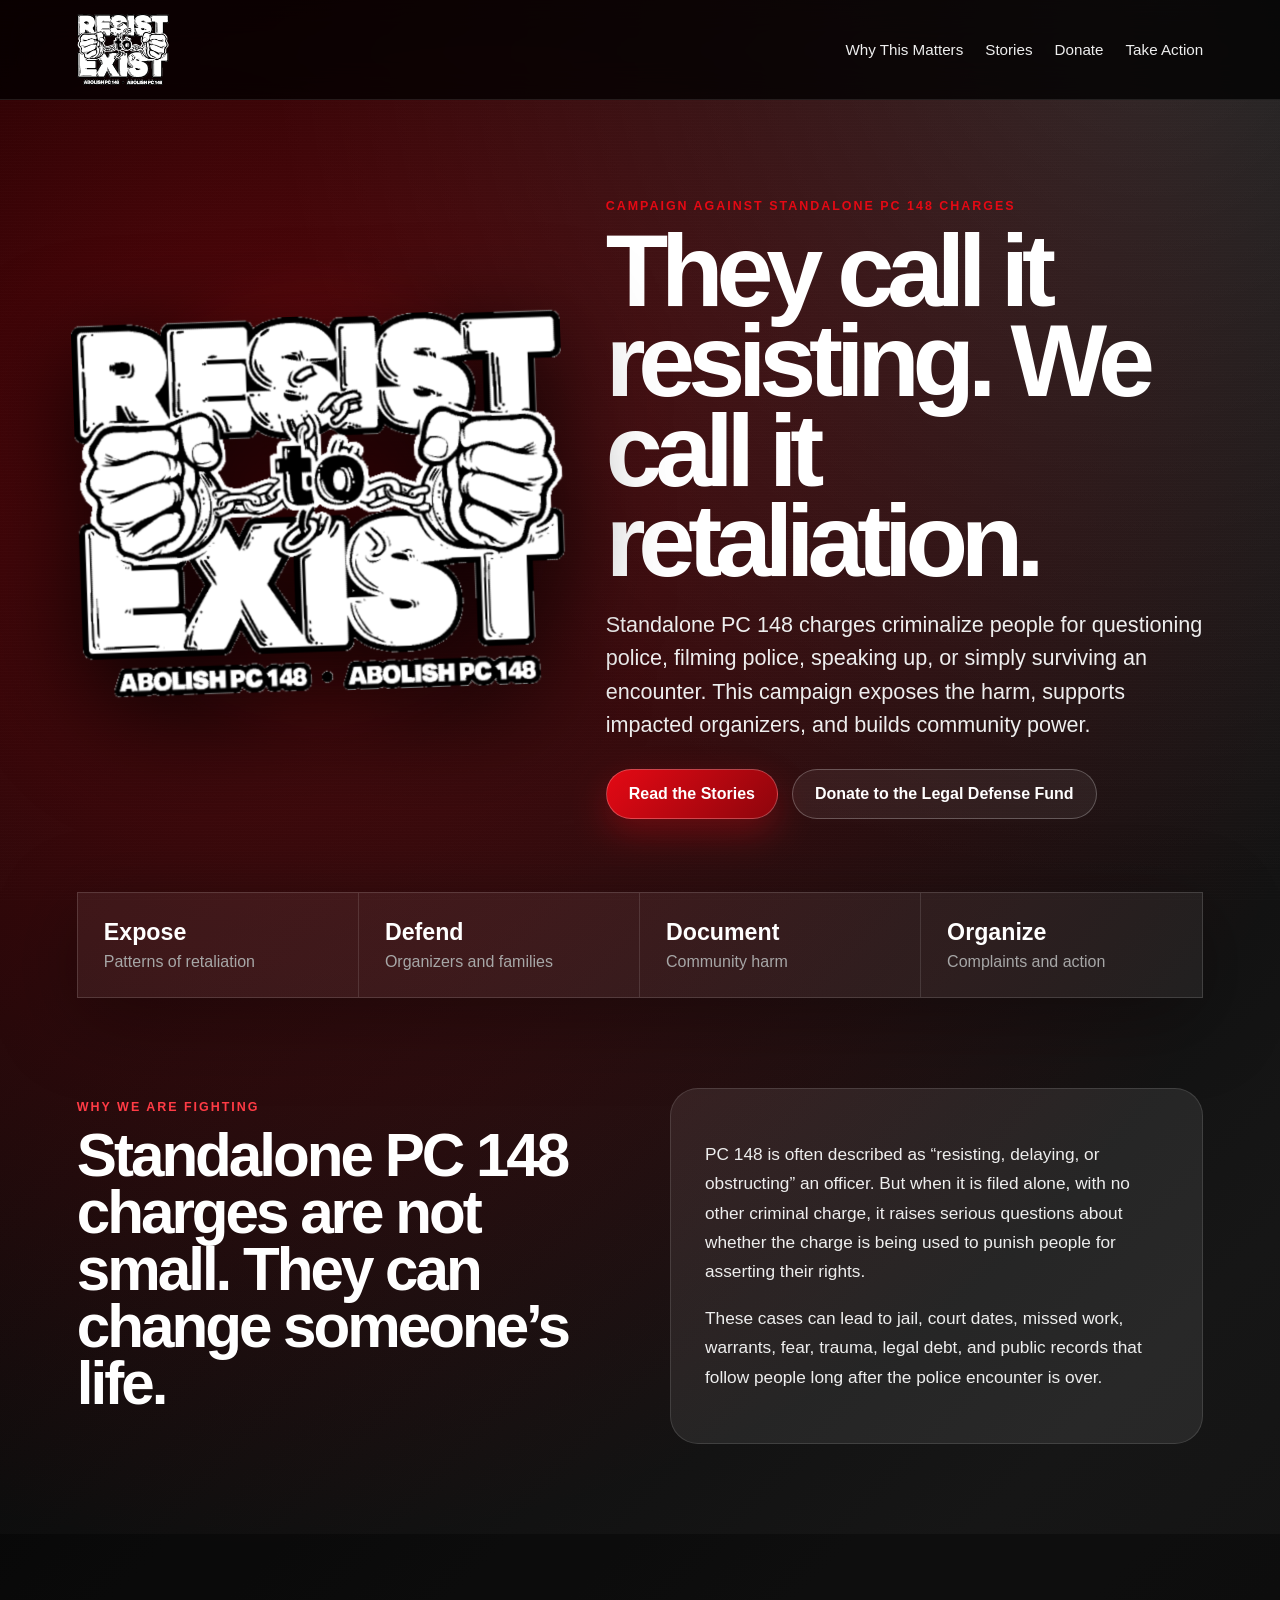
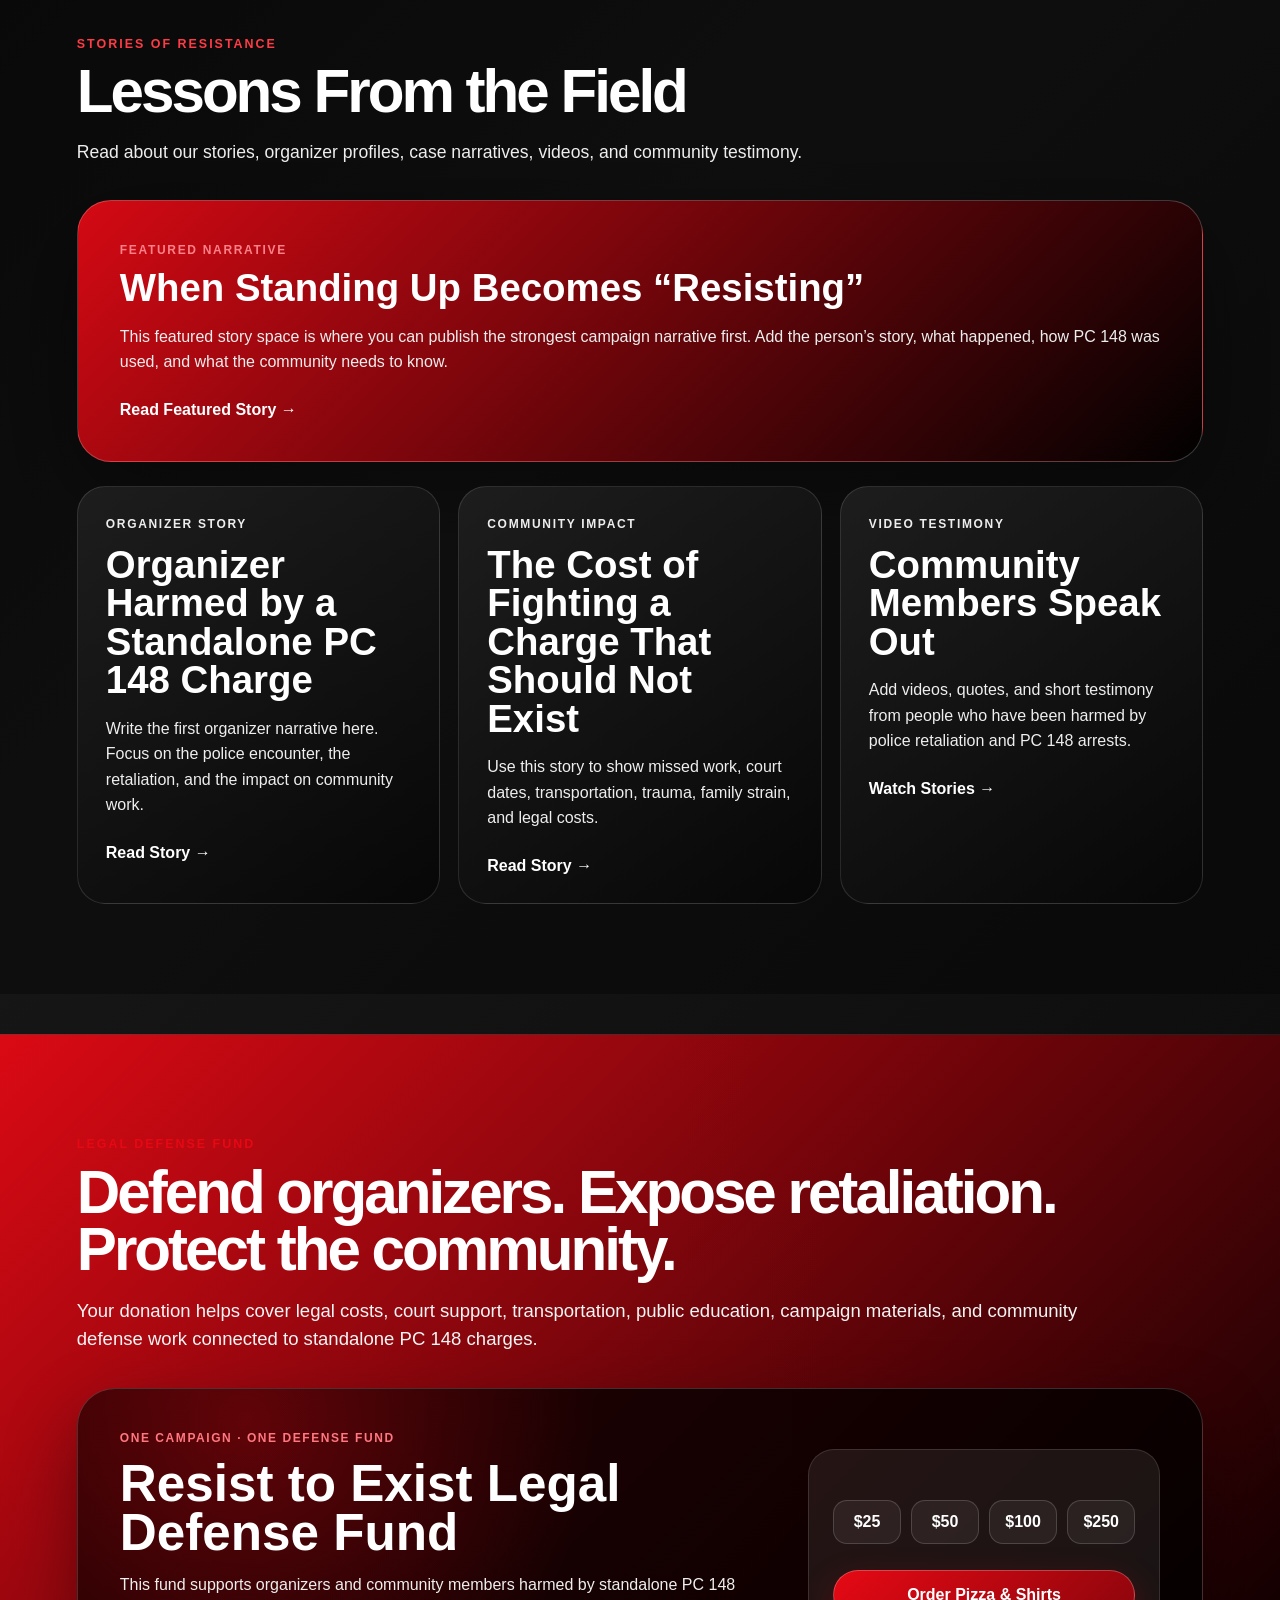
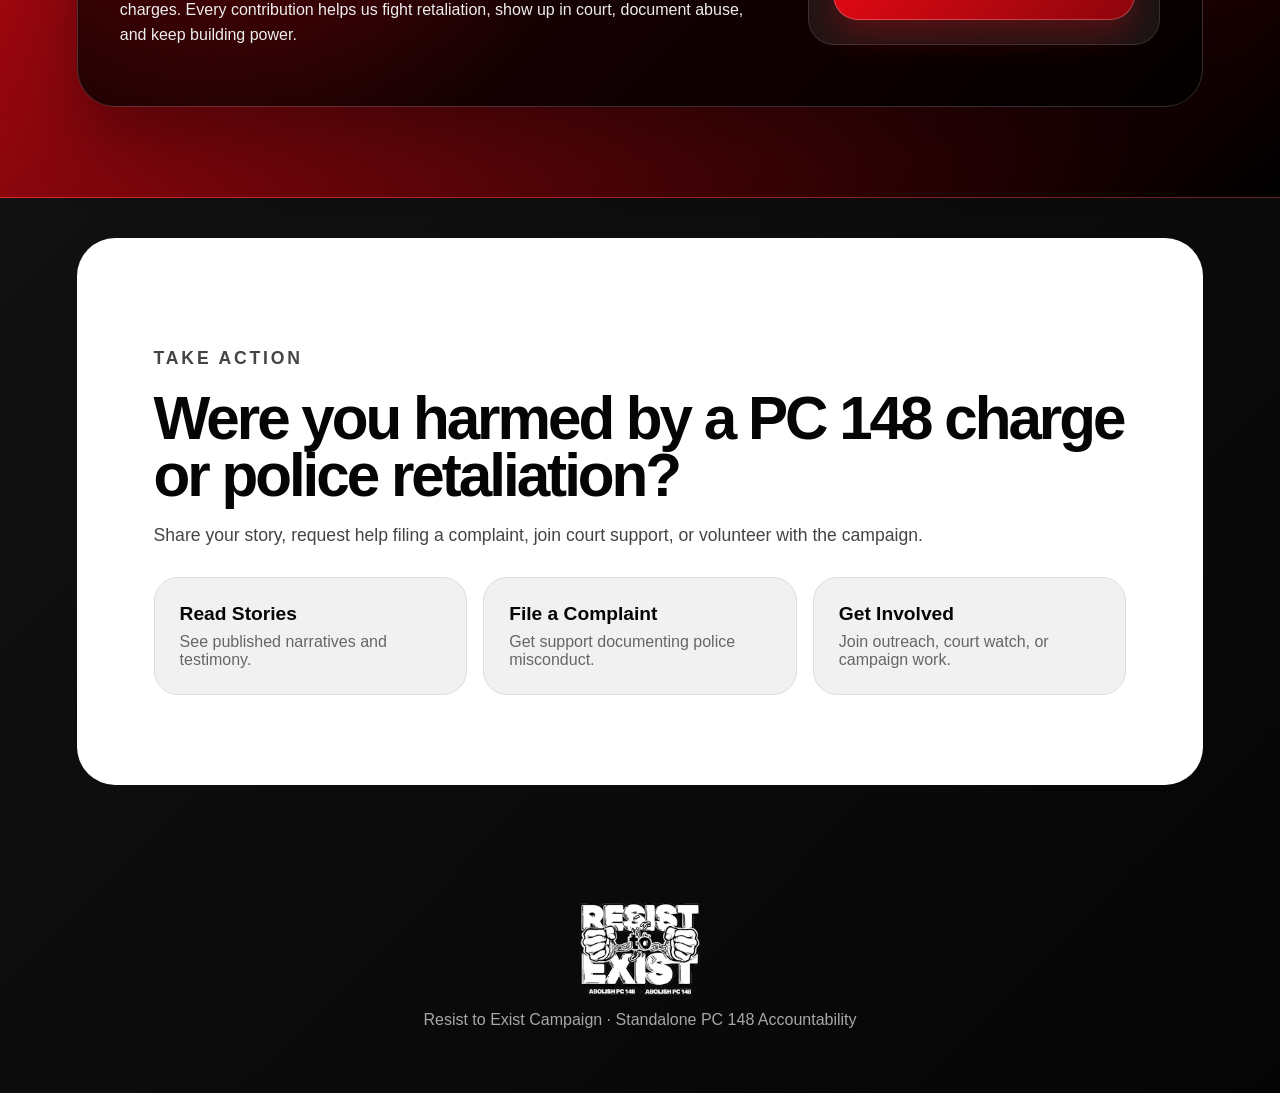
==== index.html @ 0863bece "Initial commit" ====
<!DOCTYPE html>
<html lang="en">
<head>
  <meta charset="UTF-8" />
  <meta name="viewport" content="width=device-width, initial-scale=1.0" />
  <title>Resist to Exist | PC 148 Campaign</title>
  <link rel="stylesheet" href="styles.css" />
</head>
<body>
  <div class="grain"></div>

  <header class="site-header">
    <a class="brand" href="#top" aria-label="Resist to Exist home">
      <img src="assets/resist-logo.png" alt="Resist to Exist logo" />
    </a>
    <nav>
      <a href="#why">Why This Matters</a>
      <a href="#stories">Stories</a>
      <a href="#donate">Donate</a>
      <a href="#action">Take Action</a>
    </nav>
  </header>

  <main id="top">
    <section class="hero">
      <div class="hero-logo-wrap">
        <img class="hero-logo" src="assets/resist-logo.png" alt="Resist to Exist" />
      </div>
      <div class="hero-content">
        <p class="eyebrow">Campaign Against Standalone PC 148 Charges</p>
        <h1>They call it resisting. We call it retaliation.</h1>
        <p class="hero-copy">
          Standalone PC 148 charges criminalize people for questioning police, filming police, speaking up, or simply surviving an encounter. This campaign exposes the harm, supports impacted organizers, and builds community power.
        </p>
        <div class="hero-actions">
          <a class="btn primary" href="#stories">Read the Stories</a>
          <a class="btn ghost" href="#donate">Donate to the Legal Defense Fund</a>
        </div>
      </div>
    </section>

    <section class="impact-strip" aria-label="Campaign focus areas">
      <div><strong>Expose</strong><span>Patterns of retaliation</span></div>
      <div><strong>Defend</strong><span>Organizers and families</span></div>
      <div><strong>Document</strong><span>Community harm</span></div>
      <div><strong>Organize</strong><span>Complaints and action</span></div>
    </section>

    <section id="why" class="section split">
      <div>
        <p class="eyebrow red">Why We Are Fighting</p>
        <h2>Standalone PC 148 charges are not small. They can change someone’s life.</h2>
      </div>
      <div class="text-card">
        <p>
          PC 148 is often described as “resisting, delaying, or obstructing” an officer. But when it is filed alone, with no other criminal charge, it raises serious questions about whether the charge is being used to punish people for asserting their rights.
        </p>
        <p>
          These cases can lead to jail, court dates, missed work, warrants, fear, trauma, legal debt, and public records that follow people long after the police encounter is over.
        </p>
      </div>
    </section>

    <section id="stories" class="section stories newsroom">
      <div class="section-heading">
        <p class="eyebrow red">Stories of Resistance</p>
        <h2>Lessons From the Field</h2>
        <p class="section-intro">Read about our stories, organizer profiles, case narratives, videos, and community testimony.</p>
      </div>

      <article class="featured-story">
        <div class="story-kicker">Featured Narrative</div>
        <h3>When Standing Up Becomes “Resisting”</h3>
        <p>
          This featured story space is where you can publish the strongest campaign narrative first. Add the person’s story, what happened, how PC 148 was used, and what the community needs to know.
        </p>
        <a class="story-link" href="stories.html#featured">Read Featured Story →</a>
      </article>

      <div class="story-grid">
        <article class="story-card">
          <p class="story-label">Organizer Story</p>
          <h3>Organizer Harmed by a Standalone PC 148 Charge</h3>
          <p>Write the first organizer narrative here. Focus on the police encounter, the retaliation, and the impact on community work.</p>
          <a href="stories.html#organizer-one">Read Story →</a>
        </article>
        <article class="story-card">
          <p class="story-label">Community Impact</p>
          <h3>The Cost of Fighting a Charge That Should Not Exist</h3>
          <p>Use this story to show missed work, court dates, transportation, trauma, family strain, and legal costs.</p>
          <a href="stories.html#community-impact">Read Story →</a>
        </article>
        <article class="story-card">
          <p class="story-label">Video Testimony</p>
          <h3>Community Members Speak Out</h3>
          <p>Add videos, quotes, and short testimony from people who have been harmed by police retaliation and PC 148 arrests.</p>
          <a href="stories.html#video-testimony">Watch Stories →</a>
        </article>
      </div>
    </section>

    <section id="donate" class="donation-section single-donation-section">
      <div class="donation-header">
        <p class="eyebrow">Legal Defense Fund</p>
        <h2>Defend organizers. Expose retaliation. Protect the community.</h2>
        <p>Your donation helps cover legal costs, court support, transportation, public education, campaign materials, and community defense work connected to standalone PC 148 charges.</p>
      </div>

      <article class="donation-card single-donation-card">
        <div class="donation-card-copy">
          <div class="card-topline">One Campaign · One Defense Fund</div>
          <h3>Resist to Exist Legal Defense Fund</h3>
          <p>
            This fund supports organizers and community members harmed by standalone PC 148 charges. Every contribution helps us fight retaliation, show up in court, document abuse, and keep building power.
          </p>
        </div>
        <div class="donation-card-action">
          <div class="amounts">
            <span>$25</span><span>$50</span><span>$100</span><span>$250</span>
          </div>
          <a class="btn primary full" href="order.html">
            Order Pizza & Shirts
          </a>
        </div>
      </article>
    </section>

    <section id="action" class="action-panel">
      <p class="eyebrow">Take Action</p>
      <h2>Were you harmed by a PC 148 charge or police retaliation?</h2>
      <p>Share your story, request help filing a complaint, join court support, or volunteer with the campaign.</p>
      <div class="action-cards">
        <a href="stories.html" class="action-card"><strong>Read Stories</strong><span>See published narratives and testimony.</span></a>
        <a href="REPLACE-WITH-COMPLAINT-FORM" class="action-card"><strong>File a Complaint</strong><span>Get support documenting police misconduct.</span></a>
        <a href="REPLACE-WITH-VOLUNTEER-FORM" class="action-card"><strong>Get Involved</strong><span>Join outreach, court watch, or campaign work.</span></a>
      </div>
    </section>
  </main>

  <footer>
    <img src="assets/resist-logo.png" alt="Resist to Exist logo" />
    <p>Resist to Exist Campaign · Standalone PC 148 Accountability</p>
  </footer>
</body>
</html>
---- styles.css ----
:root {
  --red: #e50914;
  --deep-red: #8d050c;
  --black: #050505;
  --charcoal: #151515;
  --grey: #a7a7a7;
  --soft-grey: #eeeeee;
  --white: #ffffff;
}

* { box-sizing: border-box; }
html { scroll-behavior: smooth; }
body {
  margin: 0;
  font-family: Arial, Helvetica, sans-serif;
  color: var(--white);
  background:
    radial-gradient(circle at 20% 10%, rgba(229,9,20,.35), transparent 28%),
    radial-gradient(circle at 90% 0%, rgba(255,255,255,.13), transparent 20%),
    linear-gradient(135deg, #000 0%, #161616 45%, #050505 100%);
}

.grain {
  position: fixed;
  inset: 0;
  pointer-events: none;
  opacity: .14;
  background-image: repeating-linear-gradient(0deg, rgba(255,255,255,.08) 0 1px, transparent 1px 3px);
  z-index: 0;
}

a { color: inherit; text-decoration: none; }
.site-header {
  position: sticky;
  top: 0;
  z-index: 20;
  display: flex;
  justify-content: space-between;
  align-items: center;
  padding: 14px 6vw;
  background: rgba(0,0,0,.78);
  backdrop-filter: blur(18px);
  border-bottom: 1px solid rgba(255,255,255,.1);
}
.brand img { width: 92px; display: block; }
nav { display: flex; gap: 22px; color: var(--soft-grey); font-size: .95rem; }
nav a:hover { color: var(--red); }

main, header, footer { position: relative; z-index: 1; }
.hero {
  min-height: 88vh;
  display: grid;
  grid-template-columns: .9fr 1.1fr;
  align-items: center;
  gap: 40px;
  padding: 70px 6vw 55px;
  overflow: hidden;
}
.hero-logo-wrap {
  position: relative;
  display: grid;
  place-items: center;
}
.hero-logo-wrap::before {
  content: "";
  position: absolute;
  width: min(44vw, 560px);
  aspect-ratio: 1;
  border-radius: 50%;
  background: radial-gradient(circle, rgba(229,9,20,.48), transparent 62%);
  filter: blur(10px);
}
.hero-logo {
  position: relative;
  width: min(42vw, 560px);
  max-width: 100%;
  filter: drop-shadow(0 28px 50px rgba(0,0,0,.85));
  transform: rotate(-2deg);
}
.eyebrow {
  color: var(--red);
  text-transform: uppercase;
  letter-spacing: .16em;
  font-weight: 800;
  font-size: .78rem;
}
.eyebrow.red { color: #ff3b45; }
h1 {
  margin: 0;
  font-size: clamp(3.1rem, 8vw, 7.2rem);
  line-height: .88;
  letter-spacing: -.07em;
  max-width: 900px;
}
.hero-copy {
  max-width: 690px;
  font-size: clamp(1.05rem, 1.7vw, 1.35rem);
  line-height: 1.55;
  color: var(--soft-grey);
}
.hero-actions { display: flex; flex-wrap: wrap; gap: 14px; margin-top: 28px; }
.btn {
  display: inline-flex;
  justify-content: center;
  align-items: center;
  padding: 15px 22px;
  border-radius: 999px;
  font-weight: 800;
  border: 1px solid rgba(255,255,255,.25);
  transition: transform .2s ease, box-shadow .2s ease, background .2s ease;
}
.btn:hover { transform: translateY(-3px); }
.btn.primary { background: linear-gradient(135deg, var(--red), var(--deep-red)); box-shadow: 0 14px 35px rgba(229,9,20,.3); }
.btn.ghost { background: rgba(255,255,255,.06); }
.btn.full { width: 100%; }

.impact-strip {
  display: grid;
  grid-template-columns: repeat(4, 1fr);
  margin: 0 6vw;
  border: 1px solid rgba(255,255,255,.14);
  background: rgba(255,255,255,.06);
  box-shadow: 0 20px 80px rgba(0,0,0,.35);
}
.impact-strip div { padding: 26px; border-right: 1px solid rgba(255,255,255,.12); }
.impact-strip div:last-child { border-right: 0; }
.impact-strip strong { display: block; font-size: 1.45rem; color: var(--white); }
.impact-strip span { display: block; margin-top: 7px; color: var(--grey); }

.section, .donation-section, .action-panel { padding: 90px 6vw; }
.split { display: grid; grid-template-columns: 1fr 1fr; gap: 60px; align-items: start; }
h2 { font-size: clamp(2.2rem, 4.7vw, 4.7rem); line-height: .95; letter-spacing: -.05em; margin: 0; }
.text-card {
  background: rgba(255,255,255,.08);
  border: 1px solid rgba(255,255,255,.12);
  padding: 34px;
  border-radius: 28px;
  color: var(--soft-grey);
  line-height: 1.7;
  font-size: 1.08rem;
}

.donation-section {
  background:
    linear-gradient(135deg, rgba(229,9,20,.95), rgba(0,0,0,.9)),
    linear-gradient(90deg, #111, #000);
  margin: 40px 0;
  border-block: 1px solid rgba(255,255,255,.12);
}
.donation-header { max-width: 920px; margin-bottom: 34px; }
.donation-header p:not(.eyebrow) { color: #f5f5f5; font-size: 1.16rem; line-height: 1.55; }
.donation-grid { display: grid; grid-template-columns: repeat(2, 1fr); gap: 24px; }
.donation-card {
  padding: 34px;
  border-radius: 30px;
  background: rgba(0,0,0,.72);
  border: 1px solid rgba(255,255,255,.18);
  box-shadow: 0 30px 70px rgba(0,0,0,.35);
}
.donation-card.featured { transform: translateY(-14px); border-color: rgba(255,255,255,.45); }
.card-topline { color: #ff7780; font-weight: 900; text-transform: uppercase; letter-spacing: .13em; font-size: .75rem; }
.donation-card h3 { font-size: 2.1rem; margin: 15px 0 8px; }
.donation-card p { color: var(--soft-grey); line-height: 1.55; }
.amounts { display: grid; grid-template-columns: repeat(4, 1fr); gap: 10px; margin: 26px 0; }
.amounts span { text-align: center; border: 1px solid rgba(255,255,255,.16); padding: 12px; border-radius: 14px; background: rgba(255,255,255,.06); font-weight: 900; }

.section-heading { max-width: 900px; margin-bottom: 34px; }
.video-grid { display: grid; grid-template-columns: repeat(3, 1fr); gap: 20px; }
.video-placeholder {
  min-height: 240px;
  display: grid;
  place-items: center;
  border-radius: 26px;
  background: linear-gradient(145deg, #1f1f1f, #070707);
  border: 1px solid rgba(255,255,255,.13);
  position: relative;
  overflow: hidden;
}
.video-placeholder::before {
  content: "▶";
  position: absolute;
  font-size: 4rem;
  color: rgba(229,9,20,.72);
}
.video-placeholder span { position: relative; top: 58px; color: var(--grey); font-weight: 800; }

.action-panel {
  margin: 0 6vw 70px;
  border-radius: 38px;
  background: var(--white);
  color: var(--black);
}
.action-panel p { max-width: 830px; color: #444; font-size: 1.1rem; line-height: 1.55; }
.action-cards { display: grid; grid-template-columns: repeat(3, 1fr); gap: 16px; margin-top: 28px; }
.action-card {
  padding: 25px;
  border-radius: 24px;
  background: #f1f1f1;
  border: 1px solid #ddd;
}
.action-card:hover { background: #111; color: #fff; }
.action-card strong { display: block; font-size: 1.2rem; margin-bottom: 8px; }
.action-card span { color: #666; }
.action-card:hover span { color: #ddd; }

footer { text-align: center; padding: 48px 6vw; color: var(--grey); }
footer img { width: 120px; display: block; margin: 0 auto 16px; }

@media (max-width: 900px) {
  nav { display: none; }
  .hero, .split, .donation-grid, .video-grid, .action-cards { grid-template-columns: 1fr; }
  .hero { padding-top: 42px; }
  .hero-logo { width: min(78vw, 500px); }
  .impact-strip { grid-template-columns: 1fr 1fr; }
  .donation-card.featured { transform: none; }
}

@media (max-width: 560px) {
  .impact-strip { grid-template-columns: 1fr; }
  .impact-strip div { border-right: 0; border-bottom: 1px solid rgba(255,255,255,.12); }
  .amounts { grid-template-columns: 1fr 1fr; }
  h1 { font-size: 3.6rem; }
}

/* Published stories section */
.section-intro {
  max-width: 760px;
  color: var(--soft-grey);
  line-height: 1.6;
  font-size: 1.1rem;
}
.newsroom {
  background: rgba(0,0,0,.32);
}
.featured-story {
  padding: 42px;
  border-radius: 34px;
  background:
    linear-gradient(135deg, rgba(229,9,20,.92), rgba(0,0,0,.92)),
    #111;
  border: 1px solid rgba(255,255,255,.22);
  box-shadow: 0 30px 90px rgba(0,0,0,.4);
  margin-bottom: 24px;
}
.story-kicker,
.story-label {
  margin: 0 0 12px;
  color: #ff8088;
  font-weight: 900;
  text-transform: uppercase;
  letter-spacing: .14em;
  font-size: .75rem;
}
.featured-story h3,
.story-card h3 {
  margin: 0 0 12px;
  font-size: clamp(1.7rem, 3vw, 3rem);
  line-height: 1;
}
.featured-story p,
.story-card p {
  color: var(--soft-grey);
  line-height: 1.6;
}
.story-link,
.story-card a {
  display: inline-block;
  margin-top: 10px;
  color: #fff;
  font-weight: 900;
}
.story-grid {
  display: grid;
  grid-template-columns: repeat(3, 1fr);
  gap: 18px;
}
.story-card {
  min-height: 280px;
  padding: 28px;
  border-radius: 28px;
  background: linear-gradient(145deg, #1d1d1d, #070707);
  border: 1px solid rgba(255,255,255,.13);
}

/* Single donation card */
.single-donation-section .donation-header {
  max-width: 1050px;
}
.single-donation-card {
  display: grid;
  grid-template-columns: 1.3fr .7fr;
  gap: 34px;
  align-items: center;
  border-radius: 38px;
  padding: 42px;
  background:
    radial-gradient(circle at 15% 10%, rgba(229,9,20,.32), transparent 35%),
    rgba(0,0,0,.78);
}
.single-donation-card h3 {
  font-size: clamp(2rem, 4vw, 4rem);
  line-height: .95;
}
.donation-card-action {
  padding: 24px;
  border-radius: 26px;
  background: rgba(255,255,255,.08);
  border: 1px solid rgba(255,255,255,.12);
}

/* Stories page */
.story-page-hero {
  padding: 80px 6vw 50px;
  min-height: 70vh;
  display: flex;
  flex-direction: column;
  justify-content: center;
}
.story-page-hero h1 {
  max-width: 1100px;
}
.story-page-hero p {
  max-width: 820px;
  color: var(--soft-grey);
  line-height: 1.6;
  font-size: 1.18rem;
}
.story-page-hero .btn {
  width: fit-content;
  margin-top: 20px;
}
.story-list {
  padding: 30px 6vw 90px;
  display: grid;
  gap: 26px;
}
.full-story {
  padding: 38px;
  border-radius: 32px;
  background: rgba(255,255,255,.08);
  border: 1px solid rgba(255,255,255,.13);
}
.full-story h2 {
  font-size: clamp(2rem, 4vw, 4.2rem);
}
.full-story p {
  color: var(--soft-grey);
  line-height: 1.75;
  font-size: 1.08rem;
  max-width: 950px;
}
.byline {
  color: #ff8088 !important;
  font-weight: 800;
}
.story-video-grid {
  margin-top: 24px;
}

@media (max-width: 900px) {
  .story-grid,
  .single-donation-card {
    grid-template-columns: 1fr;
  }
}

.story-photo {
  width: 100%;
  max-width: 450px;
  display: block;
  margin: 20px auto 30px auto;
  border-radius: 20px;
  border: 4px solid var(--red);
  box-shadow: 0 20px 40px rgba(0,0,0,.5);
}

.muslah-story {
  background:
    radial-gradient(circle at top left,
      rgba(229,9,20,.15),
      transparent 40%),
    rgba(255,255,255,.08);
}

.order-page {
  padding: 90px 6vw;
}

.order-page form {
  display: grid;
  gap: 18px;
  max-width: 700px;
}

.order-page input,
.order-page select {
  padding: 15px;
  border-radius: 12px;
  border: none;
  font-size: 1rem;
}

.checkbox-grid {
  display: grid;
  grid-template-columns: repeat(2, 1fr);
  gap: 12px;
}

.checkbox-grid label {
  background: rgba(255,255,255,.08);
  padding: 12px;
  border-radius: 12px;
}

.total-box {
  font-size: 2rem;
  font-weight: 900;
  color: var(--red);
}

.pizza-toppings-container {
  display: grid;
  gap: 18px;
  margin-top: 12px;
}

.pizza-topping-box {
  padding: 20px;
  border-radius: 18px;
  background: rgba(255,255,255,.08);
  border: 1px solid rgba(255,255,255,.14);
}

.pizza-topping-box h3 {
  margin: 0 0 14px;
  color: var(--red);
}
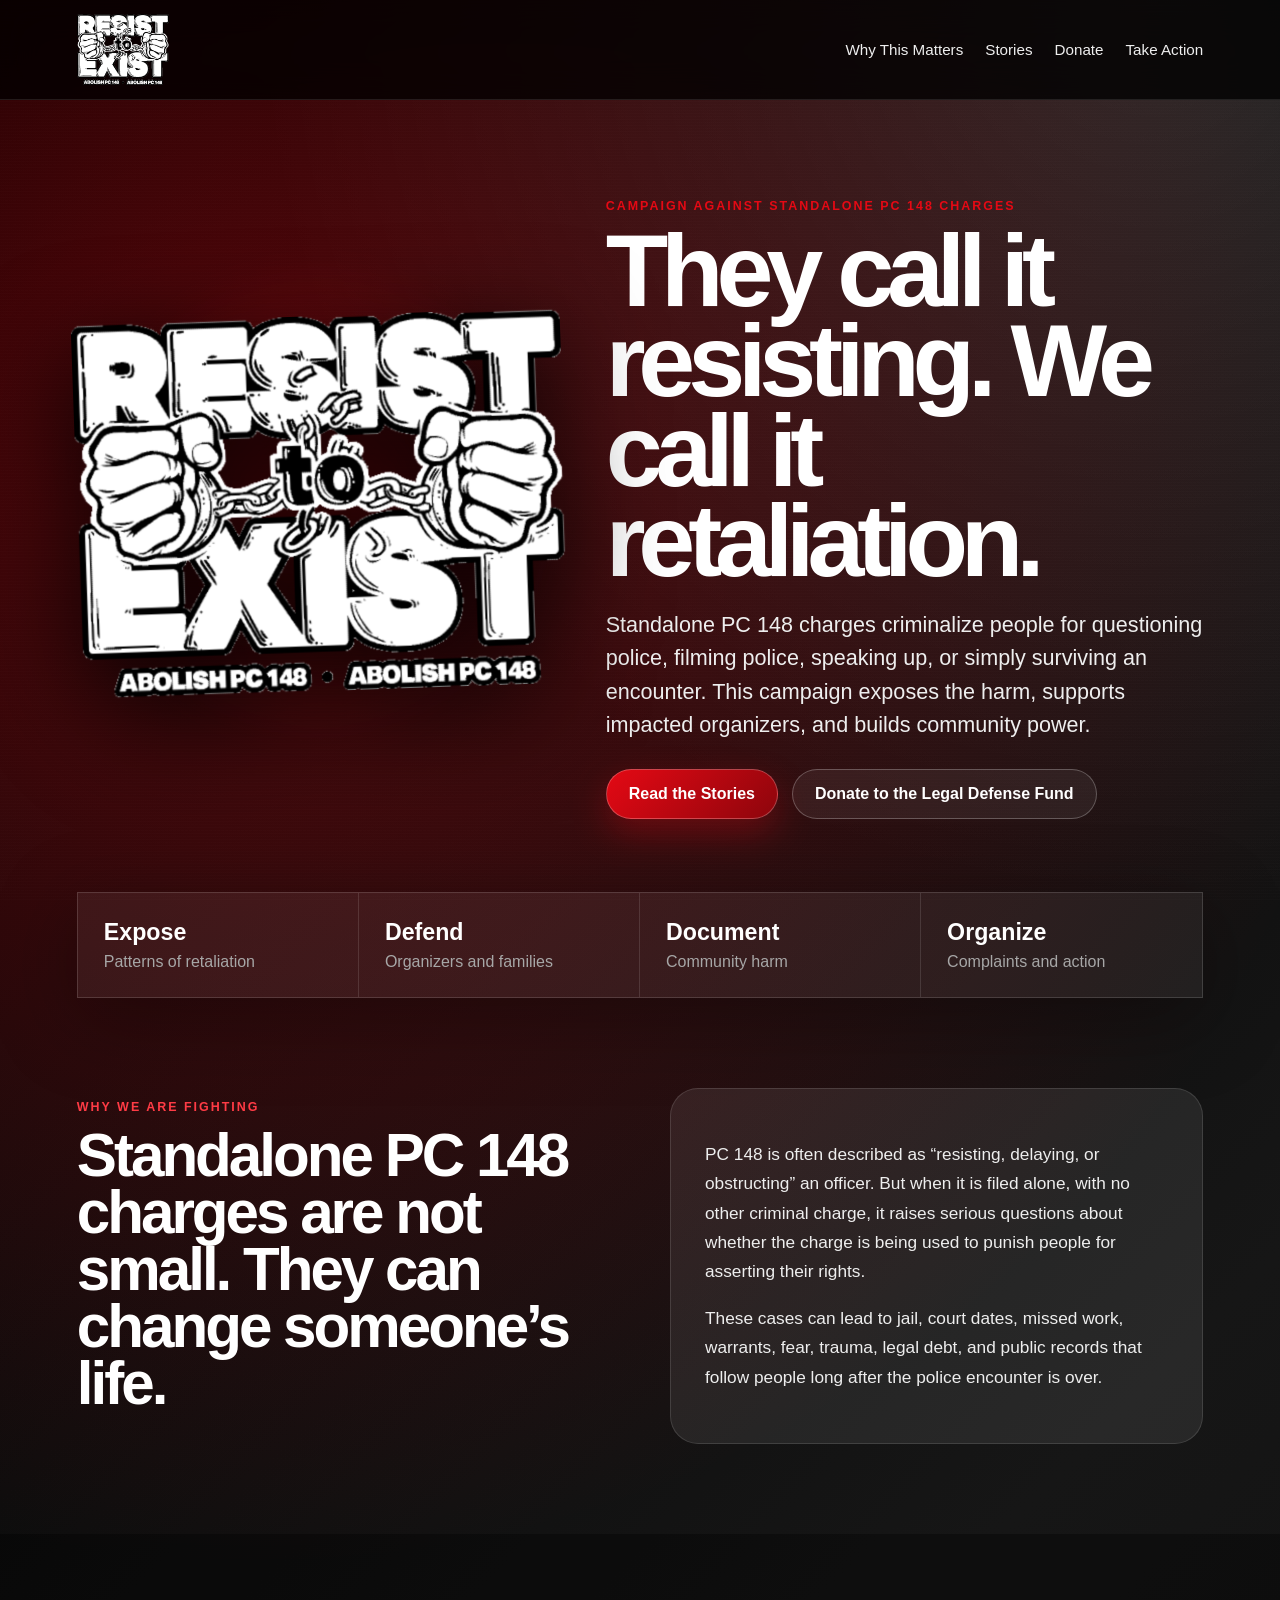
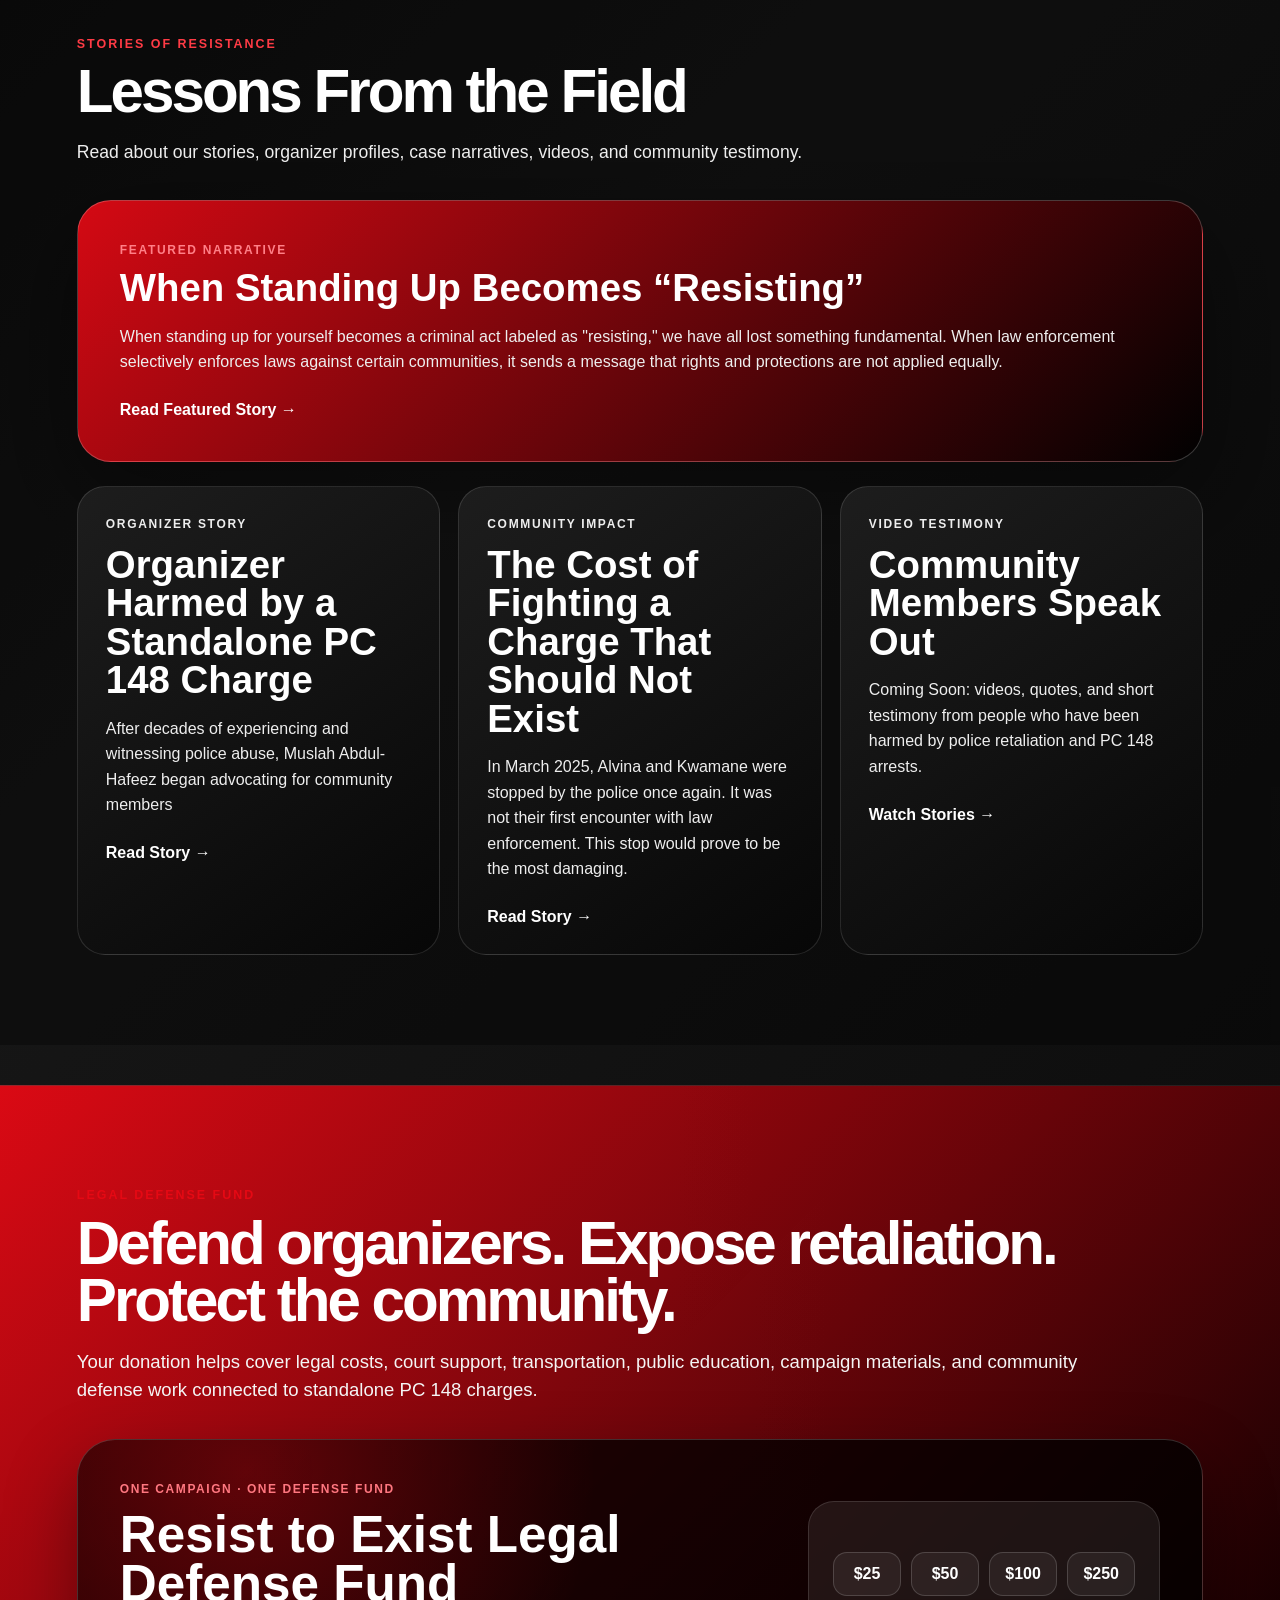
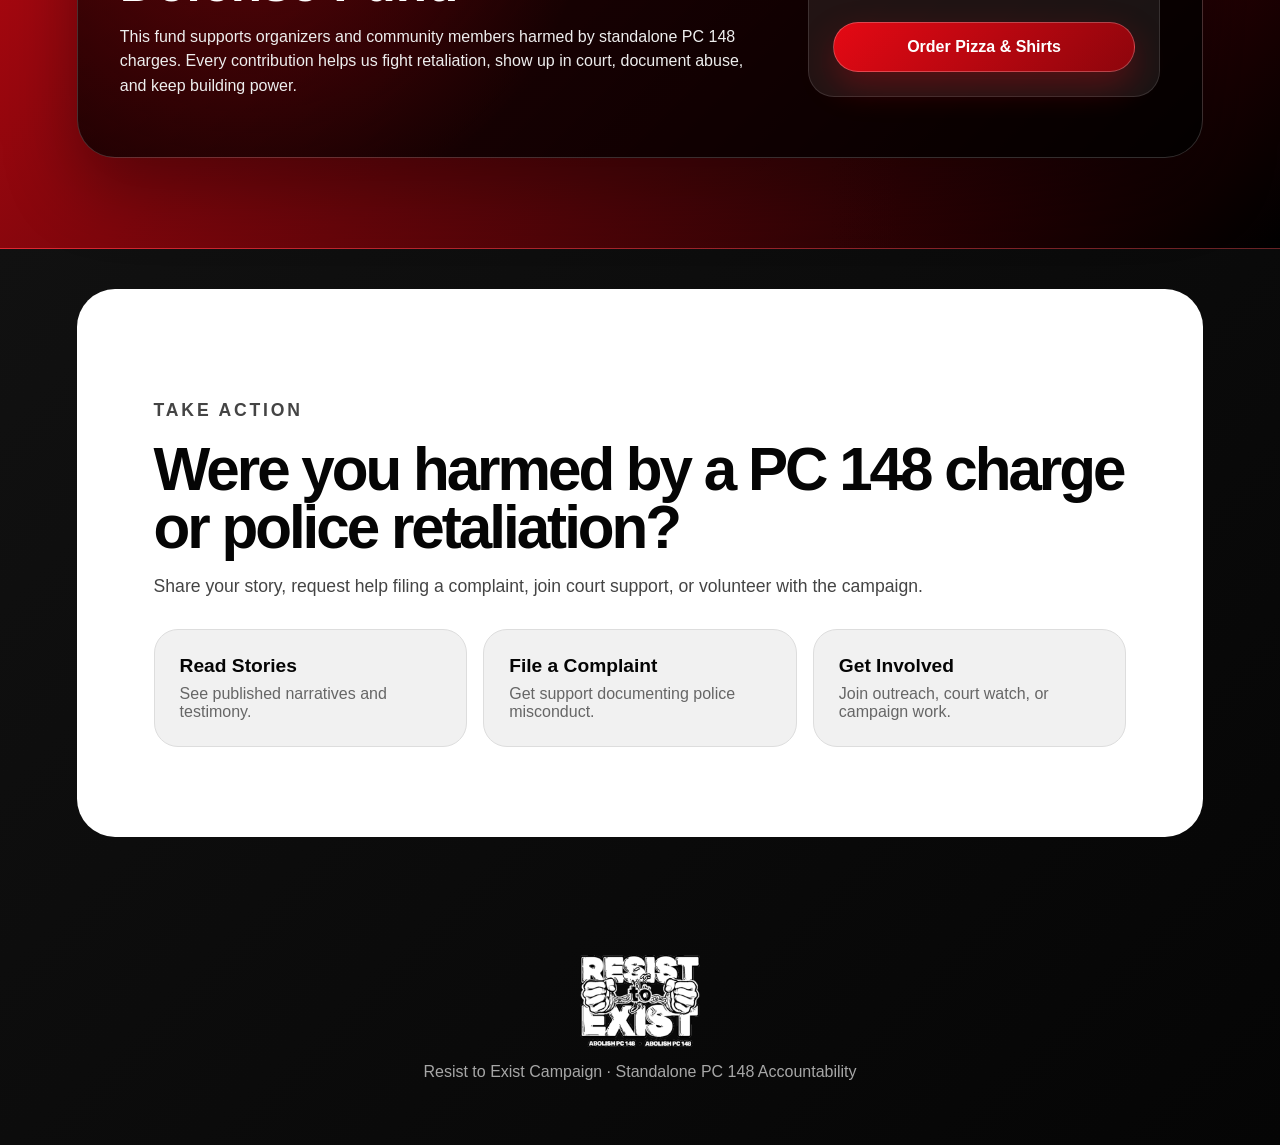
==== commit 61560b94: "Update website" ====
--- a/index.html
+++ b/index.html
@@ -72,7 +72,7 @@
         <div class="story-kicker">Featured Narrative</div>
         <h3>When Standing Up Becomes “Resisting”</h3>
         <p>
-          This featured story space is where you can publish the strongest campaign narrative first. Add the person’s story, what happened, how PC 148 was used, and what the community needs to know.
+          When standing up for yourself becomes a criminal act labeled as "resisting," we have all lost something fundamental. When law enforcement selectively enforces laws against certain communities, it sends a message that rights and protections are not applied equally. 
         </p>
         <a class="story-link" href="stories.html#featured">Read Featured Story →</a>
       </article>
@@ -81,19 +81,20 @@
         <article class="story-card">
           <p class="story-label">Organizer Story</p>
           <h3>Organizer Harmed by a Standalone PC 148 Charge</h3>
-          <p>Write the first organizer narrative here. Focus on the police encounter, the retaliation, and the impact on community work.</p>
+          <p>After decades of experiencing and witnessing police abuse, Muslah Abdul-Hafeez began advocating for community members </p>
           <a href="stories.html#organizer-one">Read Story →</a>
         </article>
         <article class="story-card">
           <p class="story-label">Community Impact</p>
           <h3>The Cost of Fighting a Charge That Should Not Exist</h3>
-          <p>Use this story to show missed work, court dates, transportation, trauma, family strain, and legal costs.</p>
+          <p>In March 2025, Alvina and Kwamane were stopped by the police once again. It was not their first encounter with law enforcement. 
+          This stop would prove to be the most damaging.</p>
           <a href="stories.html#community-impact">Read Story →</a>
         </article>
         <article class="story-card">
           <p class="story-label">Video Testimony</p>
           <h3>Community Members Speak Out</h3>
-          <p>Add videos, quotes, and short testimony from people who have been harmed by police retaliation and PC 148 arrests.</p>
+          <p>Coming Soon: videos, quotes, and short testimony from people who have been harmed by police retaliation and PC 148 arrests.</p>
           <a href="stories.html#video-testimony">Watch Stories →</a>
         </article>
       </div>
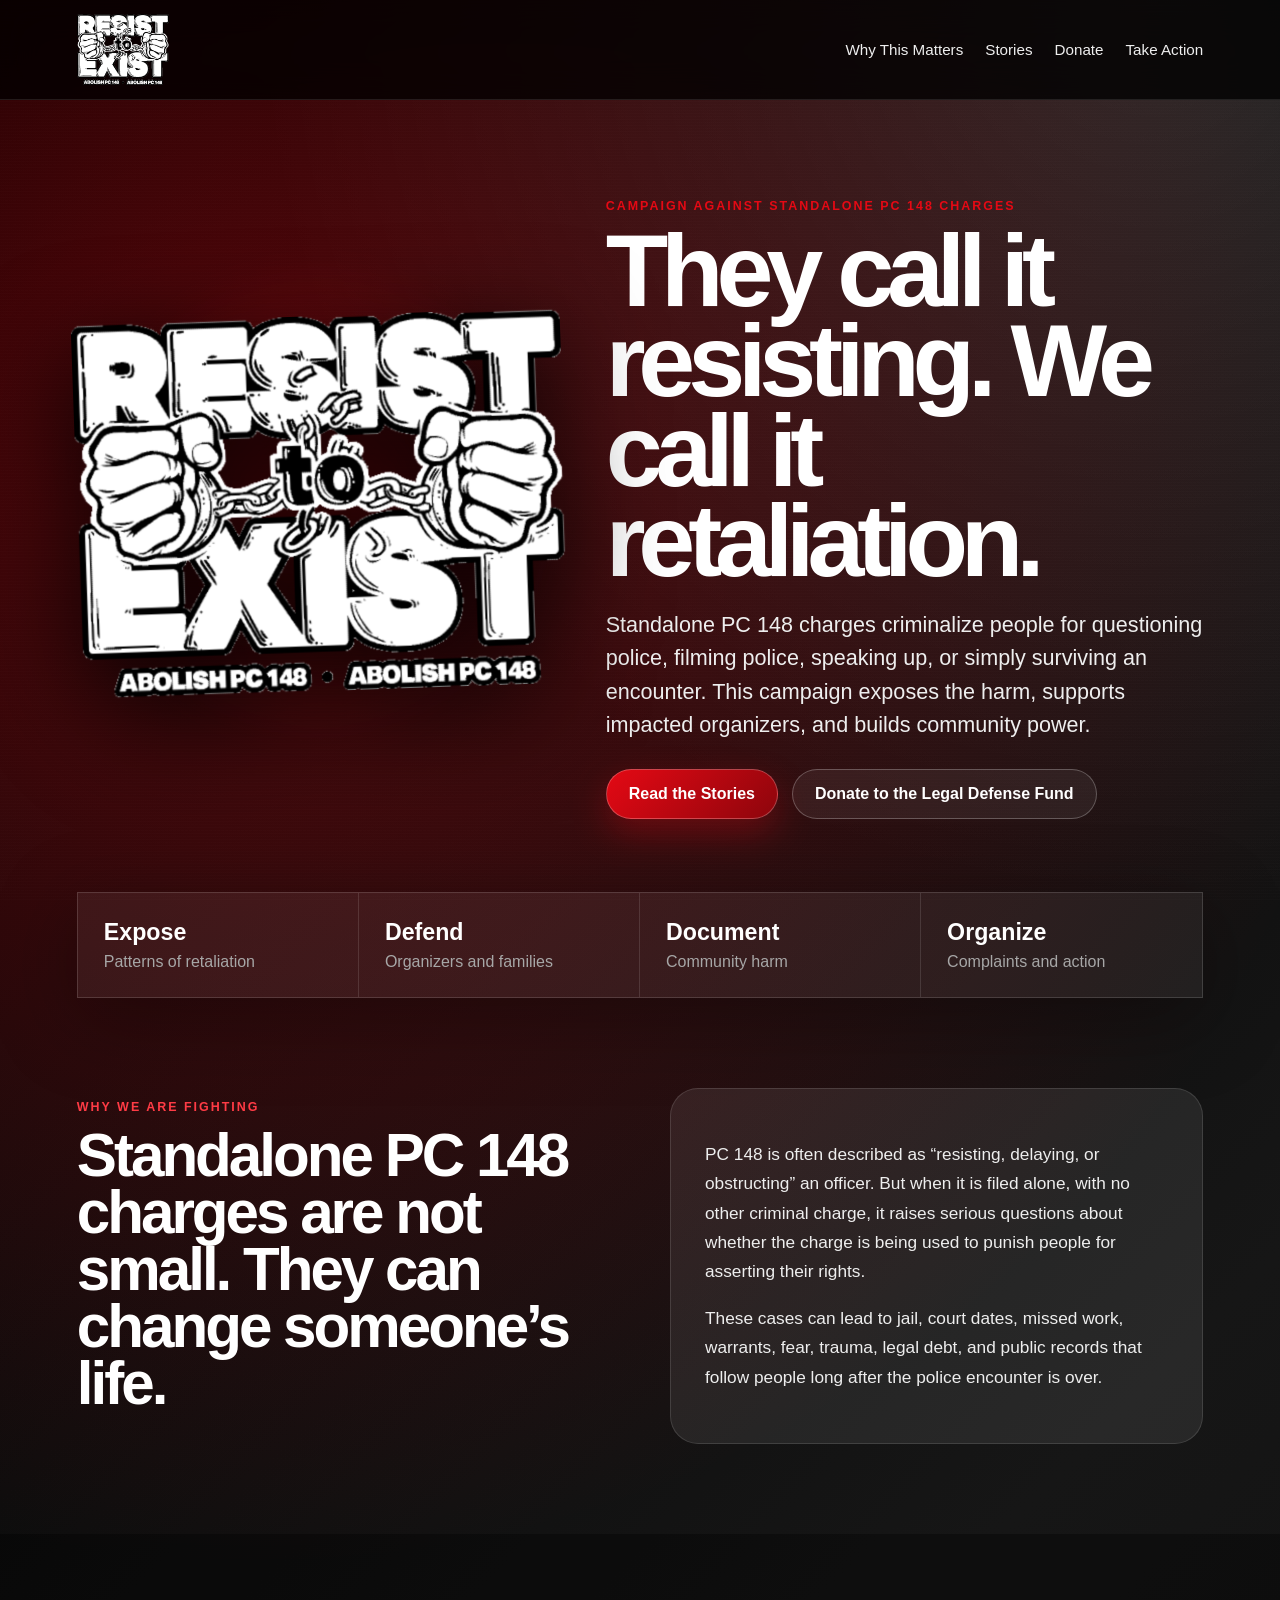
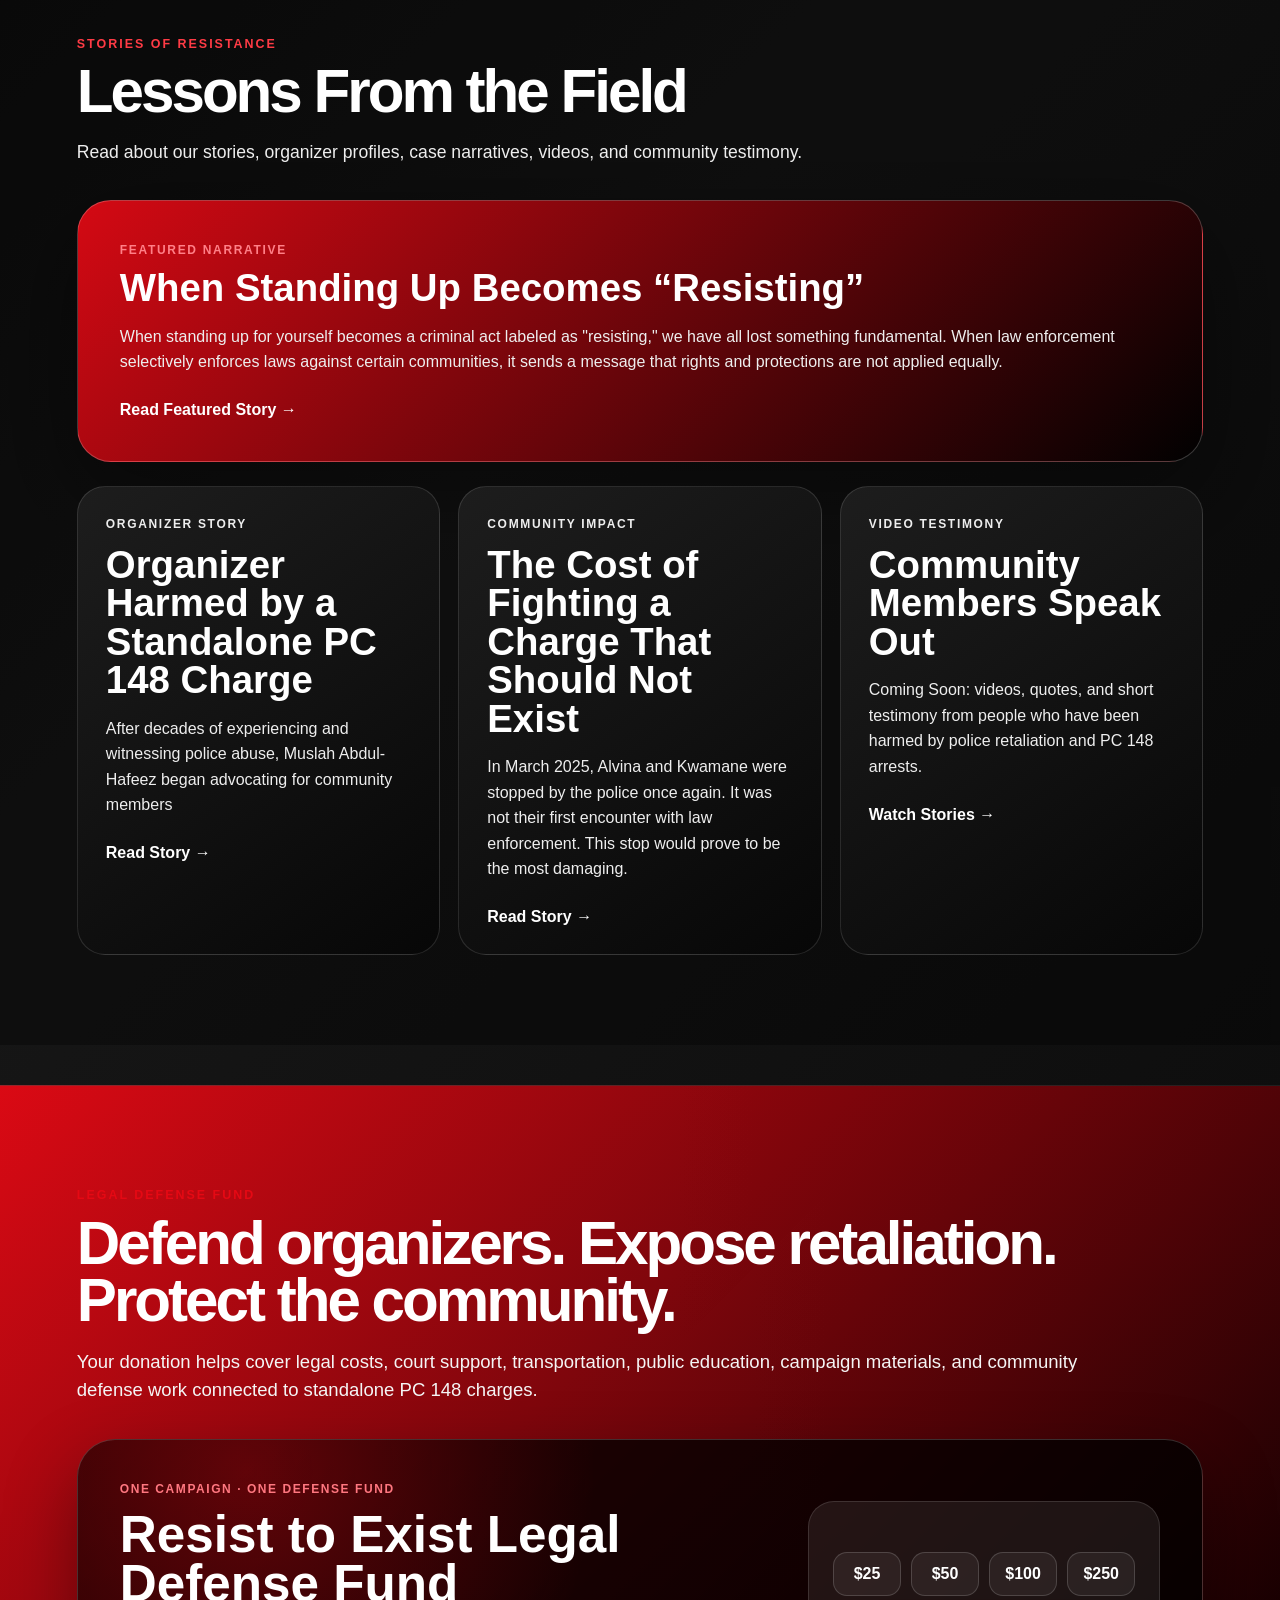
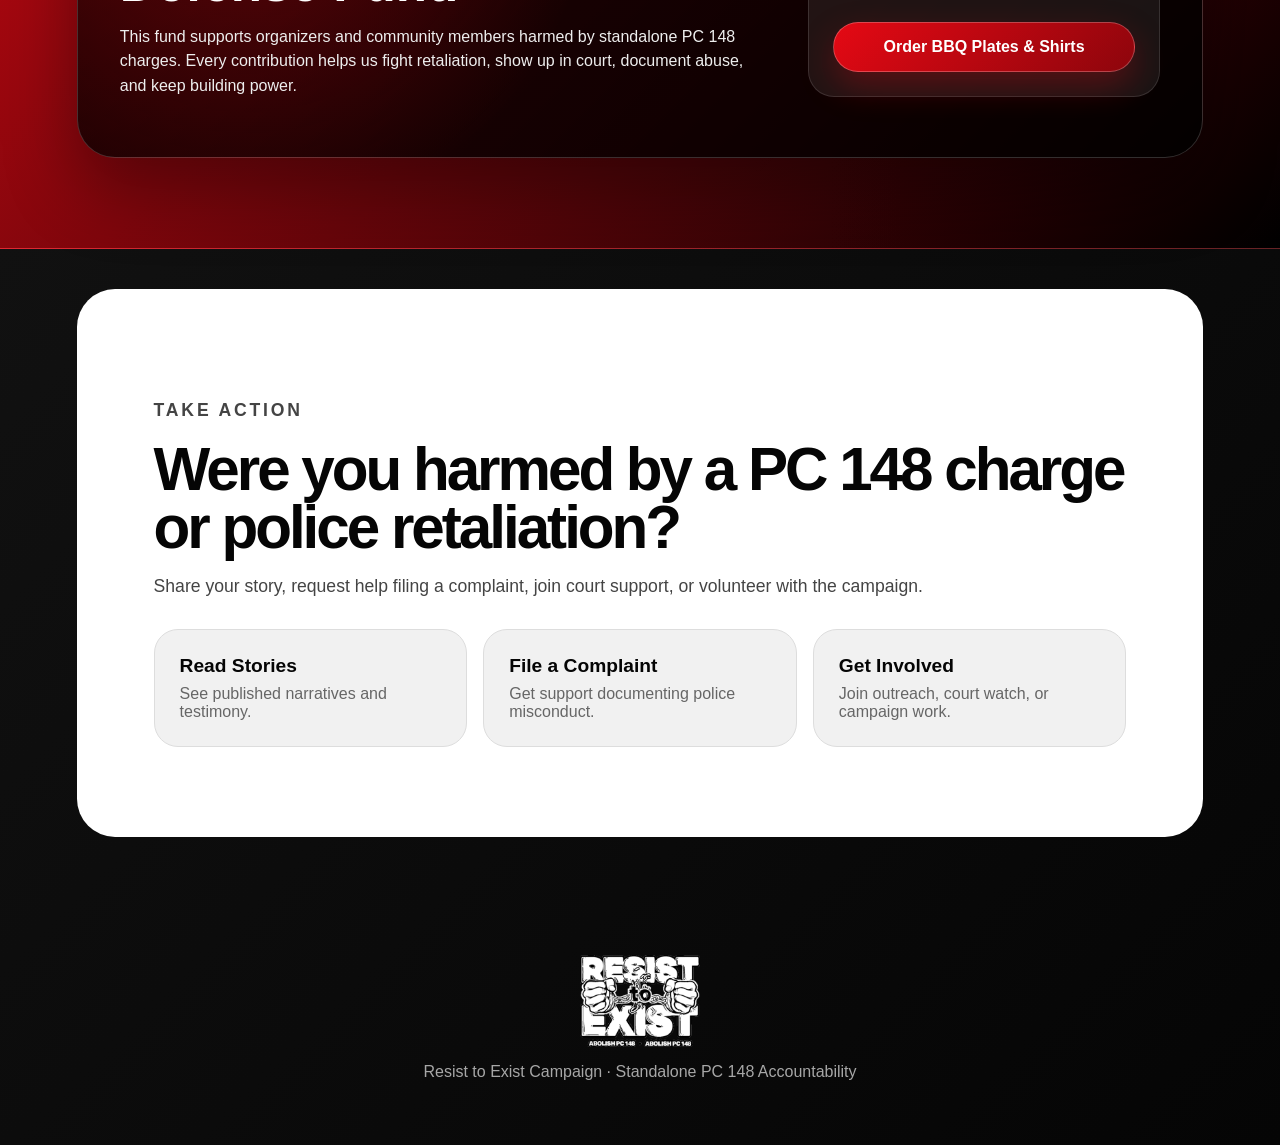
==== commit 08f6316a: "Update fundraiser from pizza to BBQ plates" ====
--- a/index.html
+++ b/index.html
@@ -120,7 +120,7 @@
             <span>$25</span><span>$50</span><span>$100</span><span>$250</span>
           </div>
           <a class="btn primary full" href="order.html">
-            Order Pizza & Shirts
+            Order BBQ Plates & Shirts
           </a>
         </div>
       </article>
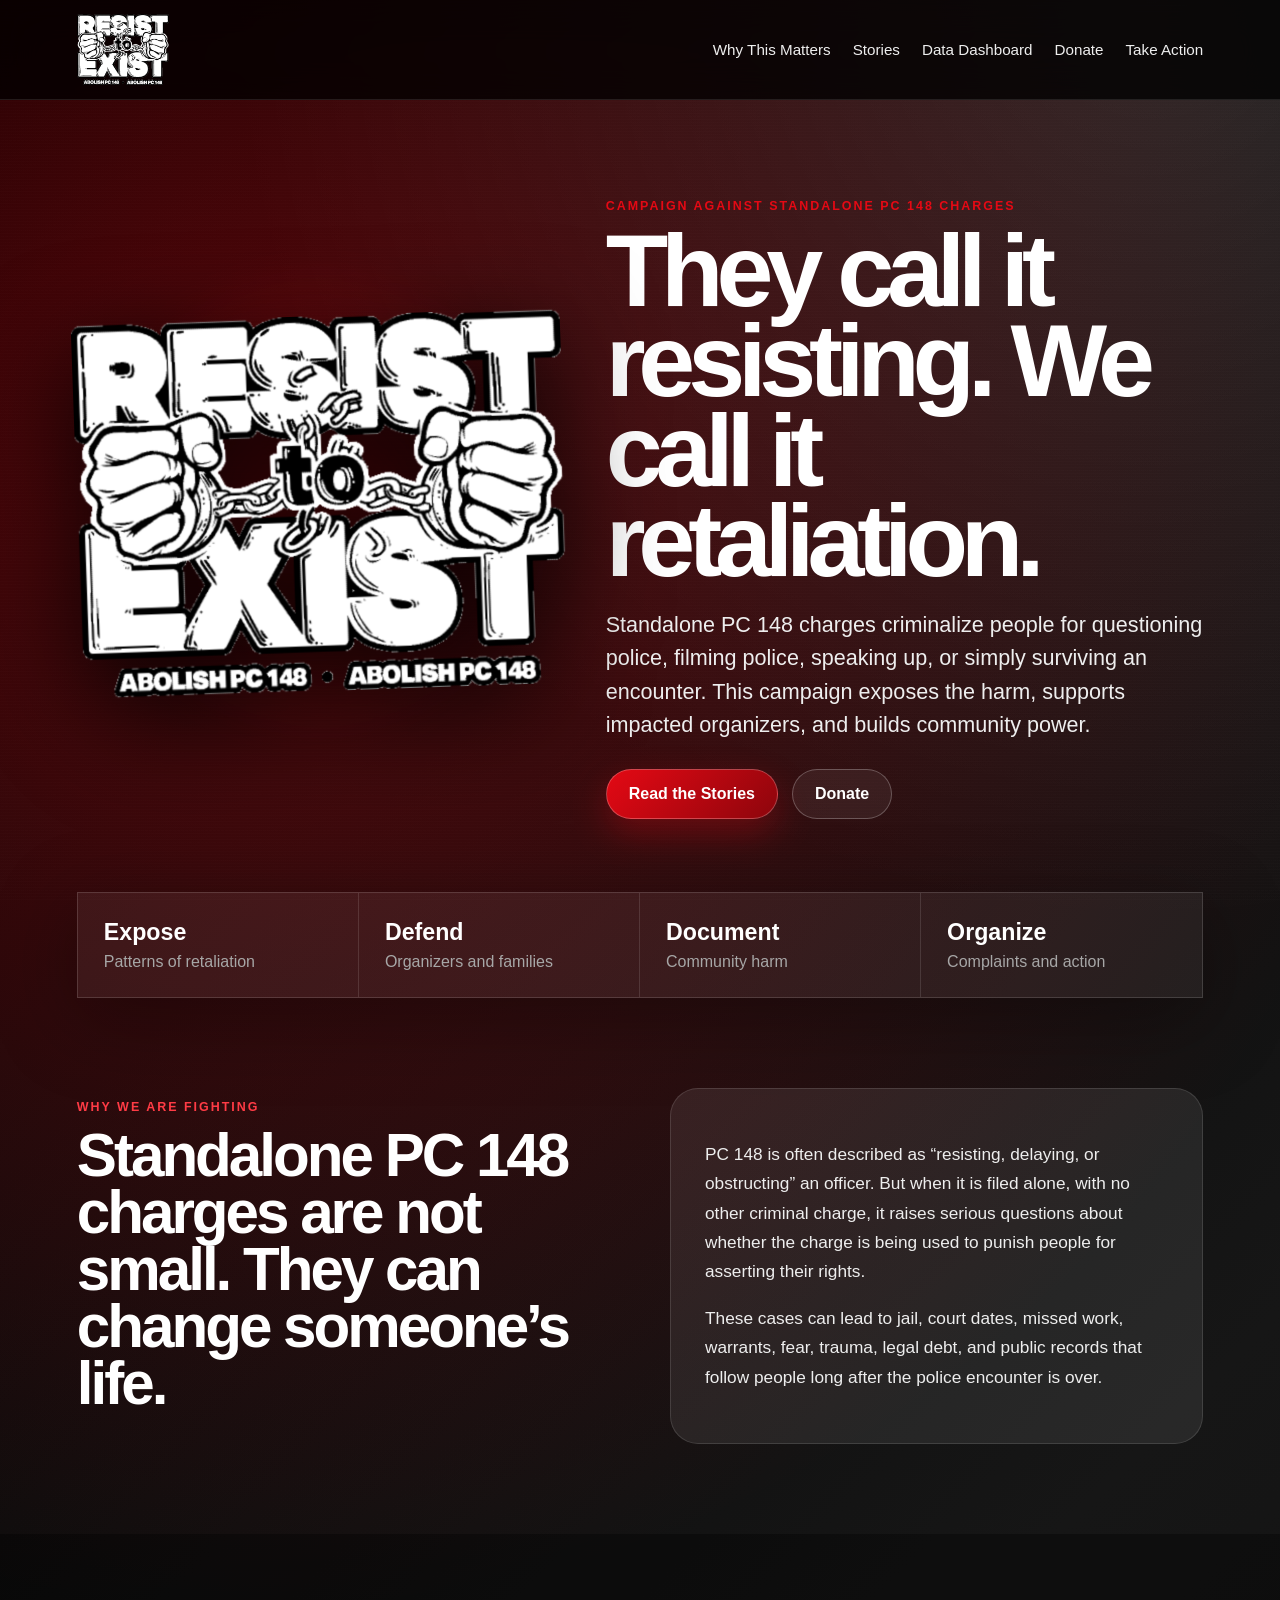
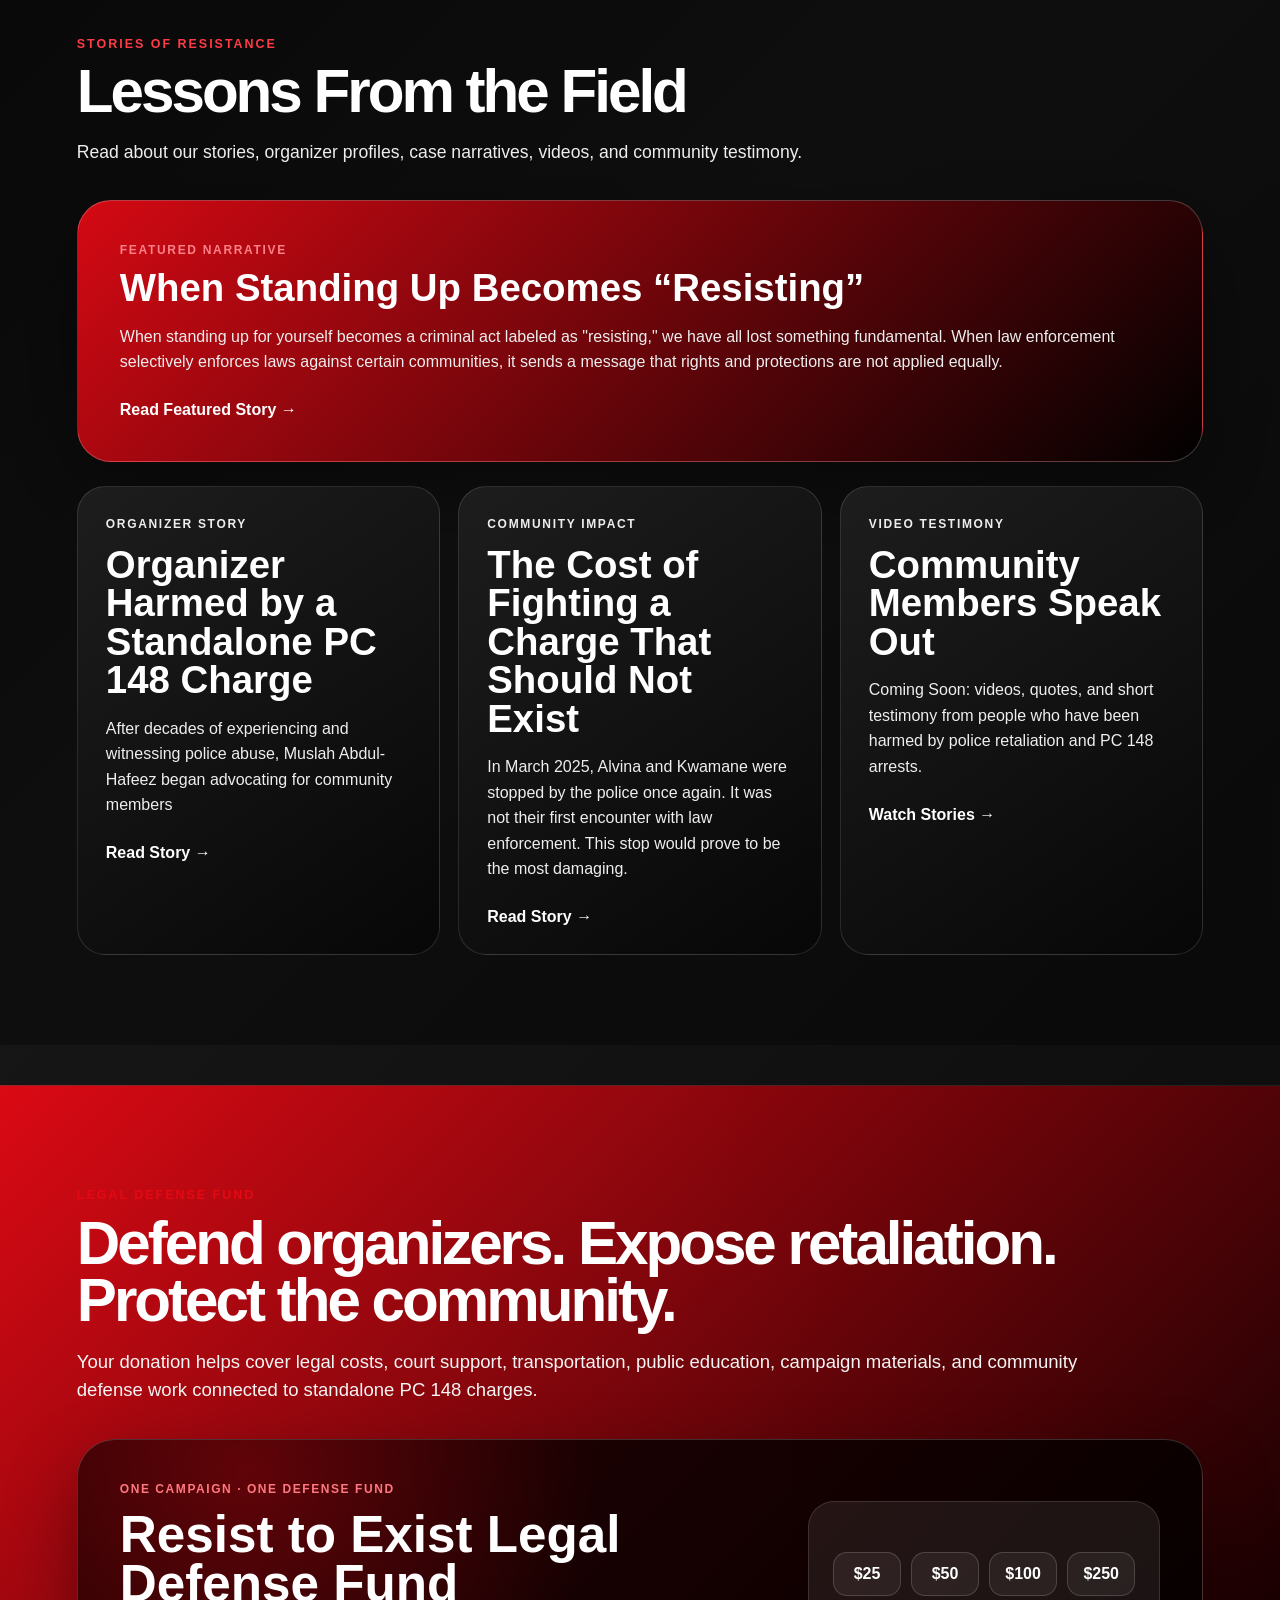
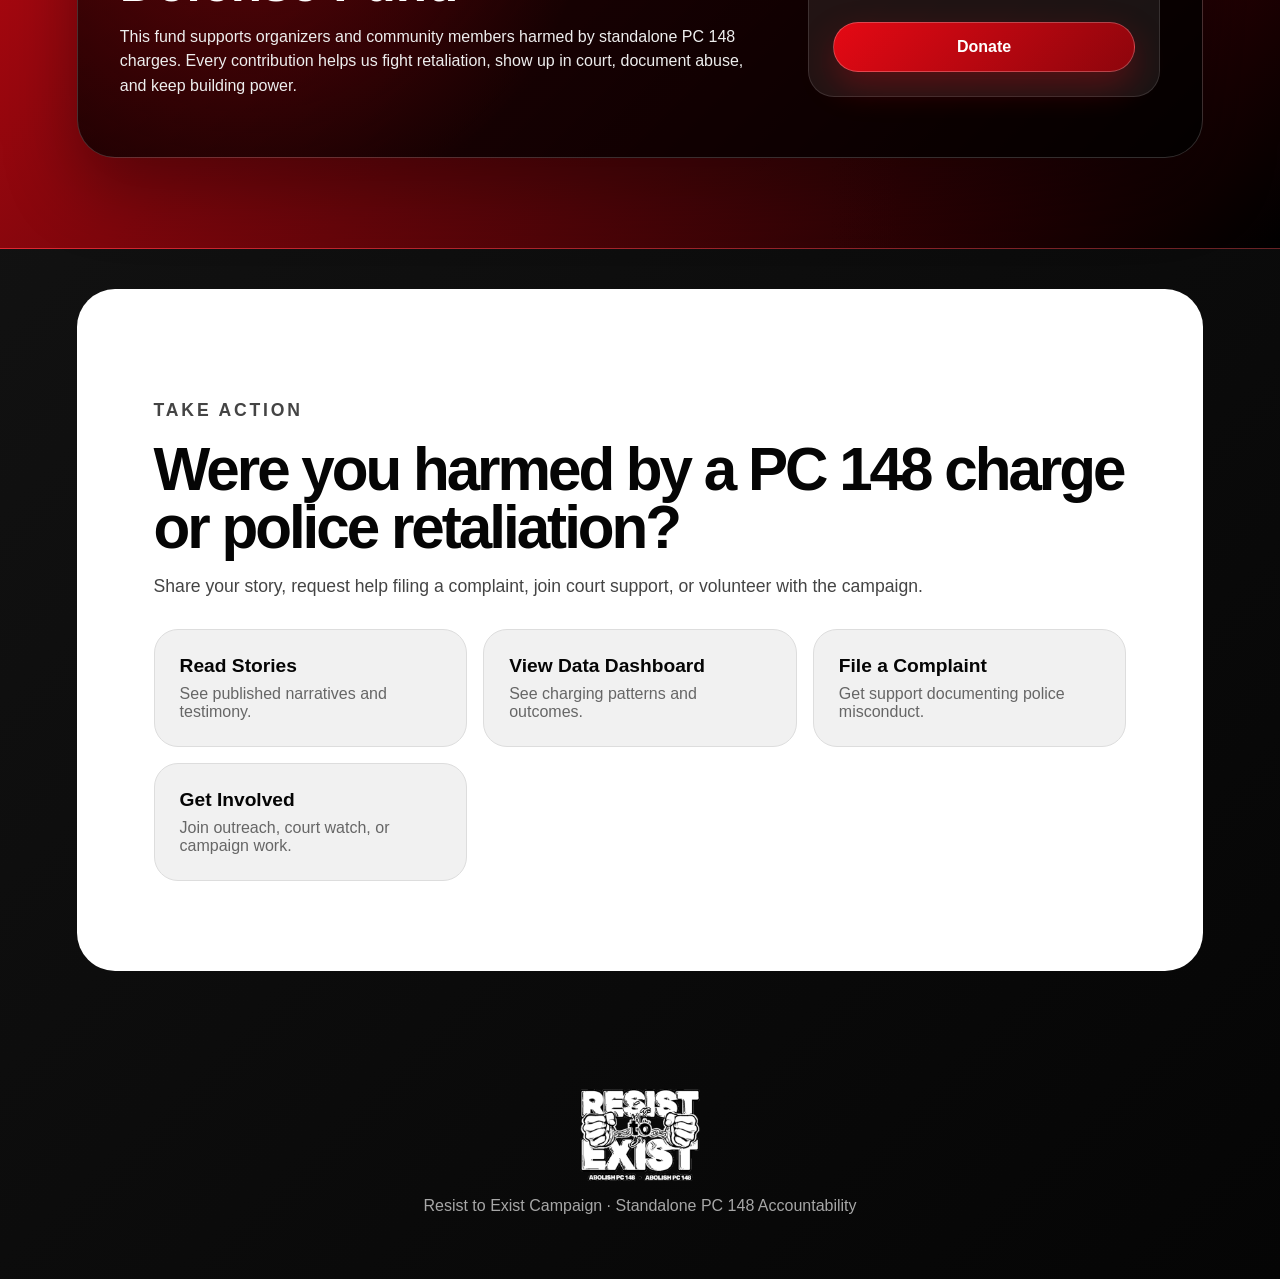
==== commit 05faaa7e: "Fix dashboard layout and update donation links" ====
--- a/index.html
+++ b/index.html
@@ -16,7 +16,8 @@
     <nav>
       <a href="#why">Why This Matters</a>
       <a href="#stories">Stories</a>
-      <a href="#donate">Donate</a>
+      <a href="data.html">Data Dashboard</a>
+      <a href="https://goodbricks.org/cause/potcsd.org/general-donations" target="_blank" rel="noopener">Donate</a>
       <a href="#action">Take Action</a>
     </nav>
   </header>
@@ -34,7 +35,7 @@
         </p>
         <div class="hero-actions">
           <a class="btn primary" href="#stories">Read the Stories</a>
-          <a class="btn ghost" href="#donate">Donate to the Legal Defense Fund</a>
+          <a class="btn ghost" href="https://goodbricks.org/cause/potcsd.org/general-donations" target="_blank" rel="noopener">Donate</a>
         </div>
       </div>
     </section>
@@ -119,8 +120,8 @@
           <div class="amounts">
             <span>$25</span><span>$50</span><span>$100</span><span>$250</span>
           </div>
-          <a class="btn primary full" href="order.html">
-            Order BBQ Plates & Shirts
+          <a class="btn primary full" href="https://goodbricks.org/cause/potcsd.org/general-donations" target="_blank" rel="noopener">
+            Donate
           </a>
         </div>
       </article>
@@ -132,6 +133,7 @@
       <p>Share your story, request help filing a complaint, join court support, or volunteer with the campaign.</p>
       <div class="action-cards">
         <a href="stories.html" class="action-card"><strong>Read Stories</strong><span>See published narratives and testimony.</span></a>
+        <a href="data.html" class="action-card"><strong>View Data Dashboard</strong><span>See charging patterns and outcomes.</span></a>
         <a href="REPLACE-WITH-COMPLAINT-FORM" class="action-card"><strong>File a Complaint</strong><span>Get support documenting police misconduct.</span></a>
         <a href="REPLACE-WITH-VOLUNTEER-FORM" class="action-card"><strong>Get Involved</strong><span>Join outreach, court watch, or campaign work.</span></a>
       </div>
--- a/styles.css
+++ b/styles.css
@@ -435,3 +435,391 @@
   margin: 0 0 14px;
   color: var(--red);
 }
+
+/* ===============================
+   PC 148 DATA DASHBOARD PAGE
+   Safe, centered dashboard styles
+   =============================== */
+
+body.data-dashboard-body {
+  overflow-x: hidden;
+}
+
+.data-dashboard-main {
+  position: relative;
+  z-index: 1;
+  width: 100%;
+}
+
+.data-dashboard-hero {
+  width: min(1400px, calc(100% - 48px));
+  margin: 0 auto;
+  padding: 86px 0 34px;
+  box-sizing: border-box;
+}
+
+.data-dashboard-hero h1 {
+  max-width: 1100px;
+  margin: 0;
+  font-size: clamp(3.5rem, 8vw, 7rem);
+  line-height: .9;
+  letter-spacing: -.07em;
+}
+
+.data-dashboard-hero .hero-copy {
+  max-width: 900px;
+  margin-top: 24px;
+}
+
+.data-dashboard-container {
+  width: min(1400px, calc(100% - 48px));
+  margin: 0 auto 90px;
+  box-sizing: border-box;
+}
+
+.dashboard-meta {
+  display: flex;
+  flex-wrap: wrap;
+  gap: 12px;
+  margin: 24px 0 24px;
+}
+
+.dashboard-meta span {
+  padding: 10px 14px;
+  border-radius: 999px;
+  background: rgba(255,255,255,.08);
+  border: 1px solid rgba(255,255,255,.16);
+  color: #fff;
+  font-weight: 800;
+  line-height: 1.2;
+}
+
+.dashboard-meta strong {
+  color: #ff8088;
+}
+
+.dashboard-panel {
+  padding: 28px;
+  border-radius: 36px;
+  background: rgba(255,255,255,.96);
+  color: #111;
+  box-shadow: 0 40px 110px rgba(0,0,0,.45);
+  border: 1px solid rgba(255,255,255,.22);
+}
+
+.dashboard-panel-header {
+  display: flex;
+  justify-content: space-between;
+  align-items: flex-start;
+  gap: 22px;
+  margin-bottom: 22px;
+}
+
+.dashboard-panel-header h2 {
+  color: #111;
+  font-size: clamp(2rem, 4.5vw, 4.4rem);
+  line-height: .95;
+}
+
+.dashboard-panel-header p {
+  color: #555;
+  max-width: 560px;
+  line-height: 1.5;
+  margin: 14px 0 0;
+}
+
+.dashboard-print-btn {
+  color: #111;
+  border-color: #bbb;
+  white-space: nowrap;
+}
+
+.dashboard-filter-row {
+  display: flex;
+  flex-wrap: wrap;
+  gap: 10px;
+  align-items: center;
+  padding: 16px;
+  border-radius: 22px;
+  background: #f3f3f3;
+  border: 1px solid #ddd;
+  margin-bottom: 20px;
+}
+
+.dashboard-filter-row button {
+  cursor: pointer;
+  border: 1px solid #ccc;
+  border-radius: 999px;
+  padding: 10px 14px;
+  background: #fff;
+  color: #111;
+  font-weight: 900;
+  font-family: inherit;
+}
+
+.dashboard-filter-row button.active,
+.dashboard-filter-row button:hover {
+  background: var(--red);
+  color: #fff;
+  border-color: var(--red);
+}
+
+.dashboard-filter-row .filter-note {
+  color: #555;
+  font-weight: 800;
+  margin-left: auto;
+}
+
+.dashboard-kpi-grid {
+  display: grid;
+  grid-template-columns: repeat(4, minmax(0, 1fr));
+  gap: 16px;
+  margin-bottom: 22px;
+}
+
+.dashboard-kpi-card {
+  padding: 24px;
+  border-radius: 24px;
+  background: linear-gradient(145deg, #111, #000);
+  color: #fff;
+  box-shadow: 0 16px 35px rgba(0,0,0,.18);
+  overflow: hidden;
+}
+
+.dashboard-kpi-card span {
+  display: block;
+  color: #ff7780;
+  text-transform: uppercase;
+  letter-spacing: .1em;
+  font-size: .72rem;
+  font-weight: 900;
+}
+
+.dashboard-kpi-card strong {
+  display: block;
+  font-size: clamp(2.3rem, 4vw, 4rem);
+  line-height: .95;
+  margin: 12px 0;
+}
+
+.dashboard-kpi-card p {
+  color: #ddd;
+  line-height: 1.45;
+  margin: 0;
+}
+
+.dashboard-viz-grid {
+  display: grid;
+  grid-template-columns: 1.1fr .9fr;
+  gap: 18px;
+}
+
+.dashboard-viz-card {
+  padding: 24px;
+  border-radius: 26px;
+  background: #fff;
+  border: 1px solid #ddd;
+  box-shadow: 0 18px 40px rgba(0,0,0,.08);
+}
+
+.dashboard-viz-card.wide {
+  grid-column: 1 / -1;
+}
+
+.dashboard-viz-head {
+  display: flex;
+  justify-content: space-between;
+  gap: 20px;
+  align-items: flex-end;
+  margin-bottom: 18px;
+}
+
+.dashboard-viz-head h3,
+.dashboard-insight-card h3 {
+  margin: 0;
+  font-size: 1.7rem;
+  color: #111;
+}
+
+.dashboard-viz-head p {
+  margin: 0;
+  color: #666;
+  max-width: 430px;
+  line-height: 1.45;
+}
+
+.dashboard-bar-chart {
+  display: grid;
+  gap: 14px;
+}
+
+.dashboard-bar-row {
+  display: grid;
+  grid-template-columns: 190px 1fr 90px;
+  gap: 12px;
+  align-items: center;
+}
+
+.dashboard-bar-label {
+  font-weight: 900;
+  color: #111;
+}
+
+.dashboard-bar-track {
+  height: 32px;
+  border-radius: 999px;
+  background: #ececec;
+  overflow: hidden;
+  border: 1px solid #ddd;
+}
+
+.dashboard-bar-fill {
+  height: 100%;
+  border-radius: 999px;
+  background: linear-gradient(90deg, var(--red), var(--deep-red));
+  animation: dashboardGrowBar .9s ease both;
+}
+
+.dashboard-bar-fill.grey {
+  background: linear-gradient(90deg, #8b8b8b, #d8d8d8);
+}
+
+.dashboard-bar-value {
+  text-align: right;
+  font-weight: 900;
+  color: #111;
+}
+
+@keyframes dashboardGrowBar {
+  from { width: 0; }
+}
+
+.dashboard-spotlight-grid {
+  display: grid;
+  gap: 14px;
+}
+
+.dashboard-spotlight-card {
+  padding: 22px;
+  border-radius: 22px;
+  color: #fff;
+  background: linear-gradient(135deg, var(--red), #090909);
+  box-shadow: 0 18px 40px rgba(229,9,20,.18);
+}
+
+.dashboard-spotlight-card span {
+  display: block;
+  text-transform: uppercase;
+  letter-spacing: .12em;
+  font-size: .75rem;
+  font-weight: 900;
+  color: #ffd9dc;
+}
+
+.dashboard-spotlight-card strong {
+  display: block;
+  font-size: clamp(3rem, 6vw, 5.5rem);
+  line-height: .9;
+  margin: 12px 0;
+}
+
+.dashboard-spotlight-card p {
+  color: #fff;
+  line-height: 1.45;
+  margin: 0;
+}
+
+.dashboard-insight-grid {
+  display: grid;
+  grid-template-columns: 1fr 1fr;
+  gap: 18px;
+  margin-top: 18px;
+}
+
+.dashboard-insight-card {
+  padding: 26px;
+  border-radius: 26px;
+  background: #f5f5f5;
+  border: 1px solid #ddd;
+}
+
+.dashboard-insight-card li,
+.dashboard-insight-card p {
+  color: #333;
+  line-height: 1.6;
+}
+
+.dashboard-small-note {
+  font-size: .9rem;
+  color: #666 !important;
+}
+
+@media (max-width: 1100px) {
+  .dashboard-kpi-grid {
+    grid-template-columns: repeat(2, minmax(0, 1fr));
+  }
+
+  .dashboard-viz-grid,
+  .dashboard-insight-grid {
+    grid-template-columns: 1fr;
+  }
+}
+
+@media (max-width: 760px) {
+  .data-dashboard-hero,
+  .data-dashboard-container {
+    width: min(100% - 28px, 1400px);
+  }
+
+  .data-dashboard-hero {
+    padding-top: 54px;
+  }
+
+  .dashboard-panel {
+    padding: 18px;
+    border-radius: 26px;
+  }
+
+  .dashboard-panel-header,
+  .dashboard-viz-head {
+    flex-direction: column;
+    align-items: flex-start;
+  }
+
+  .dashboard-filter-row .filter-note {
+    margin-left: 0;
+  }
+
+  .dashboard-kpi-grid {
+    grid-template-columns: 1fr;
+  }
+
+  .dashboard-bar-row {
+    grid-template-columns: 1fr;
+    gap: 6px;
+  }
+
+  .dashboard-bar-value {
+    text-align: left;
+  }
+}
+
+@media print {
+  body.data-dashboard-body {
+    background: #fff;
+  }
+
+  body.data-dashboard-body .grain,
+  body.data-dashboard-body .site-header,
+  body.data-dashboard-body .hero-actions,
+  body.data-dashboard-body footer,
+  body.data-dashboard-body .dashboard-filter-row,
+  body.data-dashboard-body .dashboard-print-btn {
+    display: none !important;
+  }
+
+  .dashboard-panel {
+    box-shadow: none;
+    margin: 0;
+  }
+}
